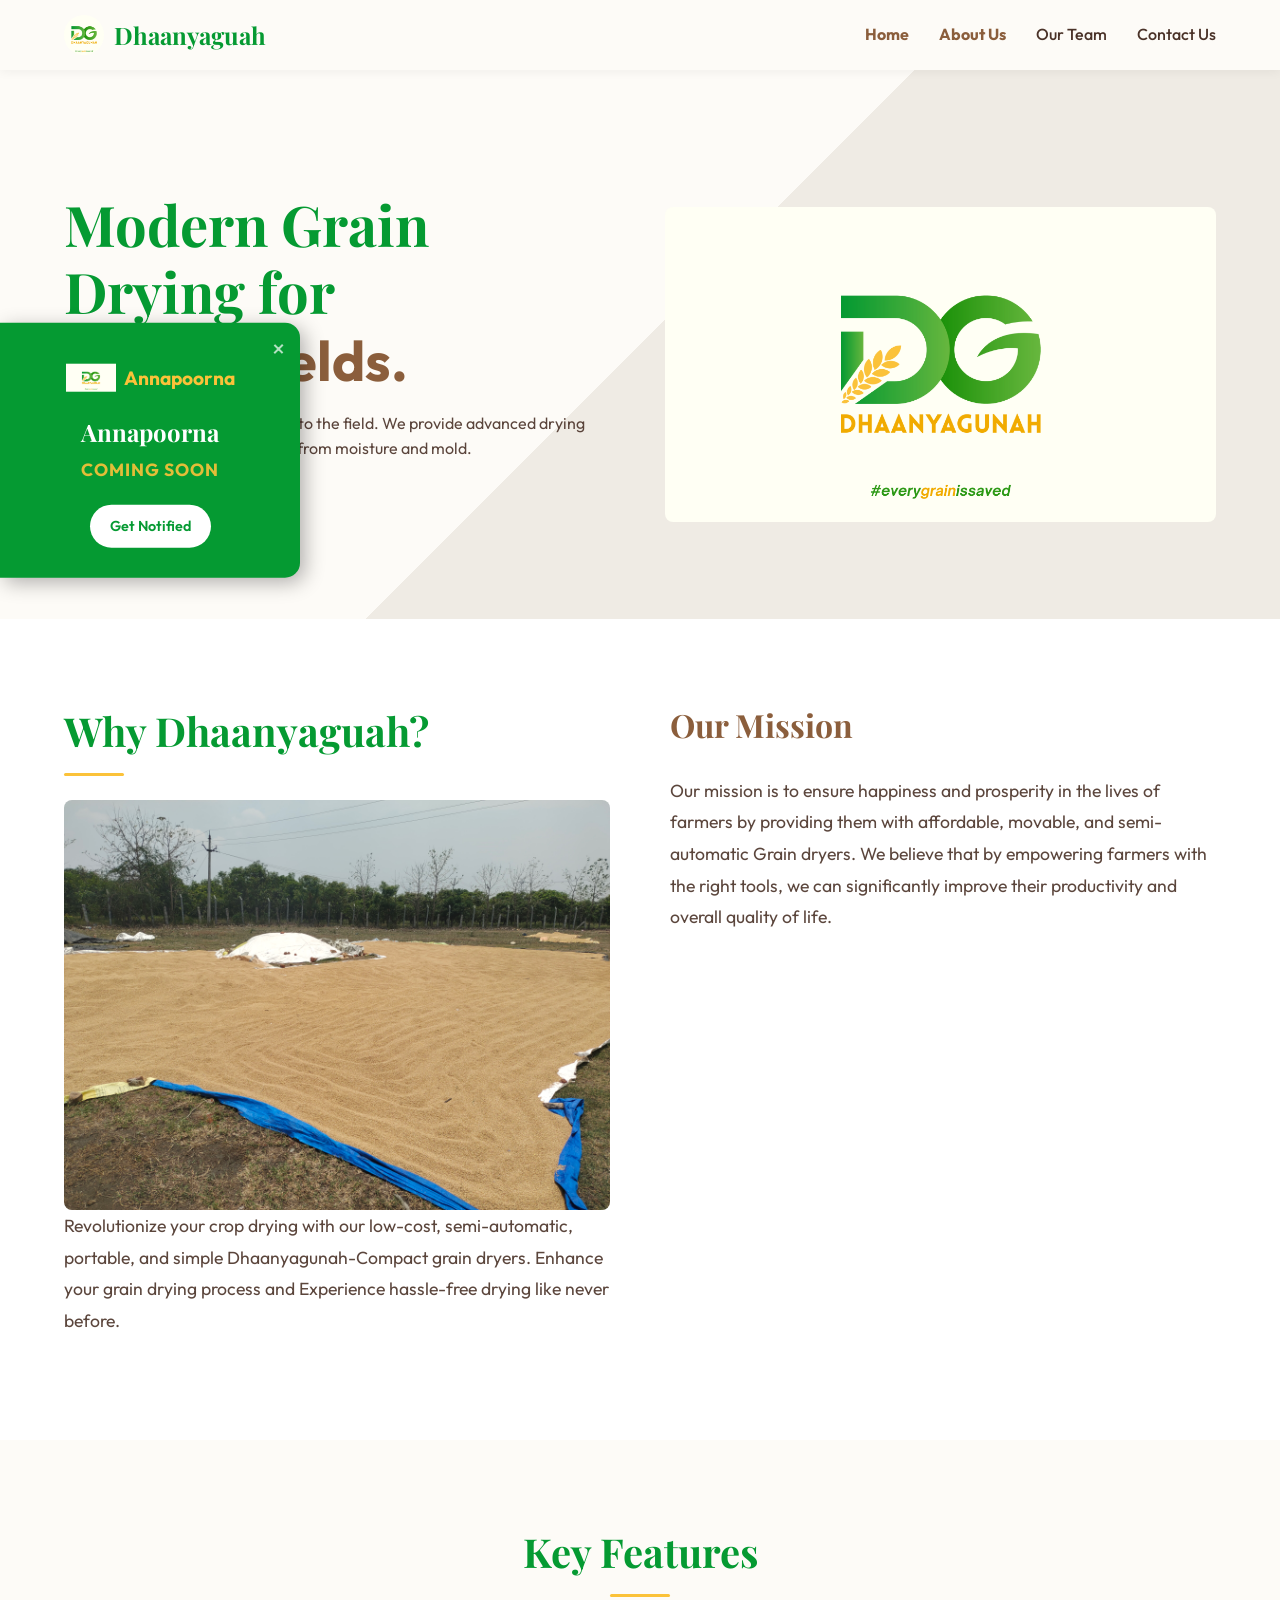
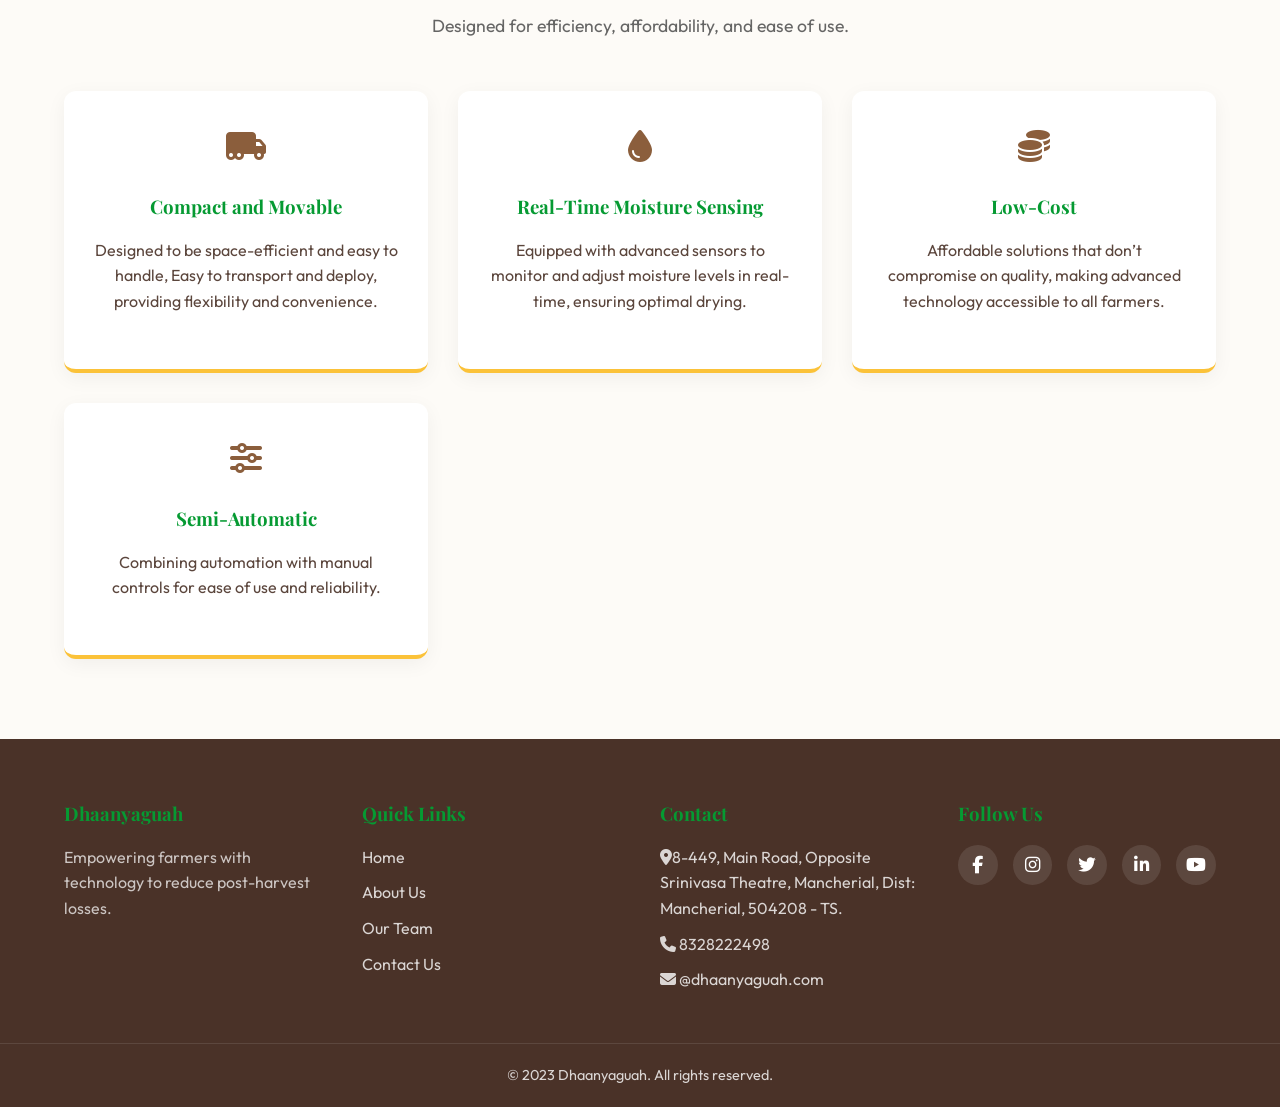
==== index.html @ 1a42cadc "Add files via upload" ====
<!DOCTYPE html>
<html lang="en">
<head>
    <meta charset="UTF-8">
    <meta name="viewport" content="width=device-width, initial-scale=1.0">
    <title>Dhaanyaguah | Home</title>
    <!-- Google Fonts -->
    <link href="https://fonts.googleapis.com/css2?family=Outfit:wght@300;400;600&family=Playfair+Display:wght@600;700&display=swap" rel="stylesheet">
    <!-- Link to your CSS file -->
    <link rel="stylesheet" href="style.css">
    <!-- Icons -->
    <link rel="stylesheet" href="https://cdnjs.cloudflare.com/ajax/libs/font-awesome/6.4.0/css/all.min.css">
</head>
<body>

    <!-- NAV BAR -->
    <header>
        <div class="container nav-wrapper">
            <a href="index.html" class="logo">
                <!-- Replace src with your actual logo image later -->
                <img src="./logo-Dhaanyagunah.png" alt="Logo"> 
                Dhaanyaguah
            </a>
            <ul class="nav-links">
                <li><a href="index.html" style="color: var(--earth-brown); font-weight:700;">Home</a></li>
                <!-- Updated Link to point to the section ID -->
                <li><a href="./about.html" style="color: var(--earth-brown); font-weight:700;">About Us</a></li>
                <li><a href="./team.html">Our Team</a></li>
                <li><a href="contact.html">Contact Us</a></li>
            </ul>
        </div>
    </header>

    <!-- HERO SECTION -->
    <section class="hero">
        <div class="container grid-2">
            <div>
                <h1>Modern Grain Drying for <br><span>Better Yields.</span></h1>
                <p>Dhaanyaguah brings technology to the field. We provide advanced drying solutions to protect your harvest from moisture and mold.</p>
                <a href="#about" class="btn">Why It Matters</a>
            </div>
            <div>
                <img src="./logo-Dhaanyagunah.png" alt="Paddy Field">
            </div>
        </div>
    </section>

    <!-- ABOUT & MISSION SECTION (Added ID="about") -->
    <section id="about" class="about-mission">
        <div class="container">
            <div class="grid-2">
                <!-- Left: About/Why Section -->
                <div>
                    <h2>Why Dhaanyaguah?</h2>
                    <img src="./image1.jpg" alt="">
                    <p>Revolutionize your crop drying with our low-cost, semi-automatic, portable, and simple Dhaanyagunah-Compact grain dryers. Enhance your grain drying process and Experience hassle-free drying like never before.</p>
                </div>
                
                <!-- Right: Mission Section -->
                <div>
                    <h3>Our Mission</h3>
                    <p>Our mission is to ensure happiness and prosperity in the lives of farmers by providing them with affordable, movable, and semi-automatic Grain  dryers. We believe that by empowering farmers with the right tools, we can significantly improve their productivity and overall quality of life.</p>
                </div>
            </div>
        </div>
    </section>

    <!-- HIGHLIGHTS SECTION (Updated) -->
    <section>
        <div class="container">
            <div class="section-header">
                <h2>Key Features</h2>
                <p>Designed for efficiency, affordability, and ease of use.</p>
            </div>
            <!-- Using grid-3 class which handles responsiveness automatically -->
            <div class="grid-3">
                
                <!-- Feature 1 -->
                <div class="card text-center">
                    <div class="card-icon"><i class="fas fa-truck-moving"></i></div>
                    <h3>Compact and Movable</h3>
                    <p>Designed to be space-efficient and easy to handle, Easy to transport and deploy, providing flexibility and convenience.</p>
                </div>

                <!-- Feature 2 -->
                <div class="card text-center">
                    <div class="card-icon"><i class="fas fa-tint"></i></div>
                    <h3>Real-Time Moisture Sensing</h3>
                    <p>Equipped with advanced sensors to monitor and adjust moisture levels in real-time, ensuring optimal drying.</p>
                </div>

                <!-- Feature 3 -->
                <div class="card text-center">
                    <div class="card-icon"><i class="fas fa-coins"></i></div>
                    <h3>Low-Cost</h3>
                    <p>Affordable solutions that don’t compromise on quality, making advanced technology accessible to all farmers.</p>
                </div>

                <!-- Feature 4 -->
                <div class="card text-center">
                    <div class="card-icon"><i class="fas fa-sliders-h"></i></div>
                    <h3>Semi-Automatic</h3>
                    <p>Combining automation with manual controls for ease of use and reliability.</p>
                </div>

            </div>
        </div>
    </section>

    <!-- FOOTER -->
<footer>
    <div class="container footer-grid">
        <!-- Brand Column -->
        <div class="footer-col">
            <h3>Dhaanyaguah</h3>
            <p>Empowering farmers with technology to reduce post-harvest losses.</p>
        </div>

        <!-- Quick Links Column -->
        <div class="footer-col">
            <h3>Quick Links</h3>
            <ul class="footer-links">
                <li><a href="index.html">Home</a></li>
                <li><a href="./index.html">About Us</a></li>
                <li><a href="./team.html">Our Team</a></li>
                <li><a href="contact.html">Contact Us</a></li>
            </ul>
        </div>

        <!-- Contact Column -->
        <div class="footer-col">
            <h3>Contact</h3>
            <ul class="footer-links">
                <li><i class="fas fa-map-marker-alt"></i>8-449, Main Road, Opposite Srinivasa Theatre, Mancherial, Dist: Mancherial, 504208 - TS. </li>
                <li><i class="fas fa-phone"></i> 8328222498</li>
                <li><i class="fas fa-envelope"></i> @dhaanyaguah.com</li>
            </ul>
        </div>

        <!-- NEW: Social Media Column -->
<div class="footer-col">
    <h3>Follow Us</h3>
    <div class="social-icons">
        <!-- Replace the URLs below with your actual social media links -->
        
        <a href="https://www.facebook.com/dhaanyagunah/" target="_blank" aria-label="Facebook">
            <i class="fab fa-facebook-f"></i>
        </a>
        
        <a href="https://www.instagram.com/dhaanyagunah/" target="_blank" aria-label="Instagram">
            <i class="fab fa-instagram"></i>
        </a>
        
        <a href="https://x.com/dhaanyagunah" target="_blank" aria-label="Twitter">
             <i class="fab fa-twitter"></i>
        </a>
        
        <a href="https://www.linkedin.com/company/dhaanyagunah" target="_blank" aria-label="LinkedIn">
            <i class="fab fa-linkedin-in"></i>
        </a>
        
        <a href="https://www.youtube.com/dhaanyagunah" target="_blank" aria-label="YouTube">
            <i class="fab fa-youtube"></i>
        </a>
        
    </div>
</div>

    </div>
    <div class="copyright">
        &copy; 2023 Dhaanyaguah. All rights reserved.
    </div>
</footer>


<!-- SLIDE-IN ADVERTISEMENT -->
<div id="promoDrawer" class="promo-drawer">
    <button class="drawer-close" onclick="closeDrawer()">&times;</button>
    
  <div class="logo-area">
    <!-- Make sure to change the src to your actual logo file (e.g., ./logo.png) -->
    <img src="./logo-Dhaanyagunah.png" alt="Annapoorna Logo" class="drawer-logo">
    Annapoorna
</div>
        <h3>Annapoorna</h3>
        
        <!-- This text will blink -->
        <p class="blink-text">Coming Soon</p>
        
        <a href="#" class="drawer-btn">Get Notified</a>
    </div>
</div>

<!-- JAVASCRIPT -->
<script>
    // Wait for page to load, then slide in after a short delay (1 second)
    window.addEventListener('load', function() {
        setTimeout(function() {
            document.getElementById('promoDrawer').classList.add('active');
        }, 1000);
    });

    function closeDrawer() {
        // Remove the 'active' class to slide it back out to the left
        document.getElementById('promoDrawer').classList.remove('active');
    }
</script>



</body>
</html>
---- style.css ----
:root {
    --primary-green: #059A32;   /* Deep Crop Green */
    --light-green: #68B73E;     /* Leaf Green */
    --earth-brown: #8B5E3C;     /* Soil Brown */
    --dark-brown: #4A3228;      /* Dark Wood */
    --harvest-yellow: #FBC239;  /* Sun/Gold */
    --cream: #FDFBF7;           /* Background */
    --white: #ffffff;
    --text-grey: #555;
}

/* --- RESET & BASE STYLES --- */
* {
    margin: 0;
    padding: 0;
    box-sizing: border-box;
    font-family: 'Outfit', sans-serif;
}

html {
    scroll-behavior: smooth;
}

body {
    background-color: var(--cream);
    color: var(--dark-brown);
    line-height: 1.6;
}

/* --- TYPOGRAPHY --- */
h1, h2, h3, h4 {
    font-family: 'Playfair Display', serif;
    color: var(--primary-green);
    margin-bottom: 1rem;
}

p {
    margin-bottom: 1.5rem;
    opacity: 0.9;
}

a {
    text-decoration: none;
    color: inherit;
    transition: 0.3s;
}

img {
    max-width: 100%;
    display: block;
    border-radius: 8px;
}

/* --- UTILITIES --- */
.container {
    width: 90%;
    max-width: 1200px;
    margin: 0 auto;
}

.text-center {
    text-align: center;
}

.grid-2 {
    display: grid;
    grid-template-columns: 1fr 1fr;
    gap: 50px;
    align-items: center;
}

.grid-3 {
    display: grid;
    grid-template-columns: repeat(auto-fit, minmax(300px, 1fr));
    gap: 30px;
}

.btn {
    display: inline-block;
    padding: 12px 30px;
    background: var(--earth-brown);
    color: var(--white);
    border-radius: 50px;
    font-weight: 600;
    border: 2px solid transparent;
    transition: 0.3s;
    cursor: pointer;
}

.btn:hover {
    background: var(--primary-green);
    transform: translateY(-2px);
}

.btn-outline {
    background-color: transparent;
    border: 2px solid var(--earth-brown);
    color: var(--earth-brown);
}

.btn-outline:hover {
    background-color: var(--earth-brown);
    color: var(--white);
}

/* --- HEADER & NAV --- */
header {
    background: rgba(253, 251, 247, 0.95);
    position: sticky;
    top: 0;
    z-index: 1000;
    box-shadow: 0 2px 10px rgba(0,0,0,0.05);
    padding: 15px 0;
}

.nav-wrapper {
    display: flex;
    justify-content: space-between;
    align-items: center;
}

.logo {
    font-family: 'Playfair Display', serif;
    font-size: 1.5rem;
    font-weight: 700;
    color: var(--primary-green);
    display: flex;
    align-items: center;
    gap: 10px;
}

.logo img {
    width: 40px;
    height: 40px;
    border-radius: 50%;
    object-fit: cover;
}

.nav-links {
    display: flex;
    gap: 30px;
    list-style: none;
}

.nav-links a {
    font-weight: 500;
    color: var(--dark-brown);
}

.nav-links a:hover {
    color: var(--earth-brown);
}

/* --- HERO SECTION --- */
.hero {
    padding: 120px 0 80px;
    background: linear-gradient(135deg, #FDFBF7 50%, #EFEBE4 50%);
}

.hero h1 {
    font-size: 3.5rem;
    line-height: 1.2;
}

.hero span {
    color: var(--earth-brown);
}

/* --- SECTIONS --- */
section {
    padding: 80px 0;
}

.section-header {
    margin-bottom: 50px;
    text-align: center;
}

.section-header h2 {
    font-size: 2.5rem;
    margin-bottom: 15px;
    position: relative;
    display: inline-block;
}

.section-header p {
    font-size: 1.1rem;
    color: var(--text-grey);
}

/* Decorative underline for headers */
.section-header h2::after {
    content: '';
    display: block;
    width: 60px;
    height: 3px;
    background-color: var(--harvest-yellow);
    margin: 10px auto 0;
    border-radius: 2px;
}

/* --- WHY DHAANYAGUAH & MISSION SECTION --- */
.about-mission {
    padding: 80px 0;
    background-color: var(--white);
}

.about-mission .grid-2 {
    align-items: flex-start;
    gap: 60px;
}

.about-mission h2 {
    font-size: 2.5rem;
    color: var(--primary-green);
    margin-bottom: 1.5rem;
    position: relative;
    display: inline-block;
}

/* Decorative underline for the main heading */
.about-mission h2::after {
    content: '';
    display: block;
    width: 60px;
    height: 3px;
    background-color: var(--harvest-yellow);
    margin-top: 10px;
    border-radius: 2px;
}

.about-mission h3 {
    font-size: 2rem;
    color: var(--earth-brown);
    margin-bottom: 1.5rem;
}

.about-mission p {
    font-size: 1.1rem;
    color: var(--dark-brown);
    line-height: 1.8;
    opacity: 0.9;
}

/* --- CARDS (Team & Services) --- */
.card {
    background: var(--white);
    padding: 30px;
    border-radius: 12px;
    box-shadow: 0 5px 20px rgba(0,0,0,0.05);
    transition: 0.3s;
    border-bottom: 4px solid var(--harvest-yellow);
}

.card:hover {
    transform: translateY(-10px);
}

.team-img {
    width: 100%;
    height: 250px;
    object-fit: cover;
    border-radius: 8px;
    margin-bottom: 20px;
}

.card-icon {
    font-size: 2rem;
    color: var(--earth-brown);
    margin-bottom: 20px;
}

/* --- FOOTER --- */
footer {
    background: var(--dark-brown);
    color: rgba(255,255,255,0.8);
    padding: 60px 0 20px;
}

.footer-grid {
    display: grid;
    grid-template-columns: repeat(auto-fit, minmax(250px, 1fr));
    gap: 40px;
    margin-bottom: 40px;
}

.footer h3 {
    color: var(--white);
    margin-bottom: 20px;
}

.footer-links li {
    list-style: none;
    margin-bottom: 10px;
}

.footer-links a:hover {
    color: var(--harvest-yellow);
}

.copyright {
    text-align: center;
    border-top: 1px solid rgba(255,255,255,0.1);
    padding-top: 20px;
    font-size: 0.9rem;
}

.social-icons {
    display: flex;
    gap: 15px;
    margin-top: 10px;
}

.social-icons a {
    display: flex;
    justify-content: center;
    align-items: center;
    width: 40px;
    height: 40px;
    background-color: rgba(255, 255, 255, 0.1);
    color: var(--white);
    border-radius: 50%;
    font-size: 1.1rem;
    text-decoration: none;
    transition: all 0.3s ease;
}

.social-icons a:hover {
    background-color: var(--harvest-yellow);
    color: var(--dark-brown);
    transform: translateY(-3px);
}

/* =========================================
   TEAM SECTION STYLES
   ========================================= */

.mentors-section {
    padding: 80px 0;
    background-color: var(--white); /* Clean white background */
    position: relative;
}

/* The ::before block that created the circle has been removed */

.mentors-grid {
    display: grid;
    grid-template-columns: repeat(auto-fit, minmax(300px, 1fr));
    gap: 40px;
    position: relative;
    z-index: 1;
}

.mentor-card {
    background: var(--cream);
    border-radius: 12px;
    overflow: hidden;
    box-shadow: 0 10px 30px rgba(0,0,0,0.05);
    transition: transform 0.3s ease, box-shadow 0.3s ease;
    text-align: center;
    border: 1px solid rgba(0,0,0,0.03);
}

.mentor-card:hover {
    transform: translateY(-10px);
    box-shadow: 0 20px 40px rgba(0,0,0,0.1);
    border-bottom: 4px solid var(--harvest-yellow);
}

.mentor-img-wrapper {
    width: 100%;
    height: 320px;
    overflow: hidden;
    position: relative;
}

.mentor-img-wrapper img {
    width: 100%;
    height: 100%;
    object-fit: cover;
    object-position: top; /* Focus on face */
    transition: transform 0.5s ease;
    filter: grayscale(20%); /* Slight grayscale for professional look */
}

.mentor-card:hover .mentor-img-wrapper img {
    transform: scale(1.05);
    filter: grayscale(0%); /* Full color on hover */
}

.mentor-info {
    padding: 30px 20px;
}

.mentor-info h3 {
    font-size: 1.5rem;
    color: var(--primary-green);
    margin-bottom: 5px;
    font-family: 'Playfair Display', serif;
}

.designation {
    display: block;
    color: var(--earth-brown);
    font-weight: 700;
    font-size: 0.9rem;
    text-transform: uppercase;
    letter-spacing: 1px;
    margin-bottom: 15px;
}

.mentor-info .description {
    font-size: 0.95rem;
    color: var(--text-grey);
    line-height: 1.6;
    margin-bottom: 0;
}

/* Responsive */
@media (max-width: 768px) {
    .mentors-grid {
        grid-template-columns: 1fr;
    }
}


/* Team */
.team-section {
    background-color: var(--white);
}

.team-grid {
    display: grid;
    grid-template-columns: repeat(auto-fit, minmax(250px, 1fr));
    gap: 30px;
}

.team-card {
    background: var(--cream);
    border-radius: 12px;
    overflow: hidden;
    box-shadow: 0 5px 15px rgba(0,0,0,0.05);
    transition: transform 0.3s ease, box-shadow 0.3s ease;
    text-align: center;
    display: flex;
    flex-direction: column;
}

.team-card:hover {
    transform: translateY(-10px);
    box-shadow: 0 15px 30px rgba(0,0,0,0.1);
}

.img-wrapper {
    width: 100%;
    height: 320px;
    overflow: hidden;
}

.img-wrapper img {
    width: 100%;
    height: 100%;
    object-fit: cover;
    transition: transform 0.5s ease;
}

.team-card:hover .img-wrapper img {
    transform: scale(1.05);
}

.team-info {
    padding: 25px;
    flex-grow: 1;
    display: flex;
    flex-direction: column;
}

.role {
    display: block;
    color: var(--harvest-yellow);
    font-weight: 700;
    text-transform: uppercase;
    font-size: 0.85rem;
    letter-spacing: 1px;
    margin-bottom: 5px;
}

.team-card h3 {
    margin-bottom: 10px;
    font-size: 1.5rem;
    color: var(--primary-green);
}

.team-card p {
    font-size: 0.95rem;
    color: var(--text-grey);
    margin-bottom: 20px;
    line-height: 1.5;
}

.team-social-links a {
    margin: 0 8px;
    color: var(--light-green);
    font-size: 1.1rem;
    transition: color 0.3s;
}

.team-social-links a:hover {
    color: var(--earth-brown);
}

/* =========================================
   ACHIEVEMENTS SECTION STYLES
   ========================================= */
.achievements-section {
    background-color: var(--cream);
}

.achievements-grid {
    display: grid;
    grid-template-columns: repeat(auto-fit, minmax(300px, 1fr));
    gap: 30px;
}

.achievement-card {
    background: var(--white);
    border-radius: 12px;
    overflow: hidden;
    box-shadow: 0 4px 10px rgba(0,0,0,0.05);
    transition: all 0.3s ease;
    position: relative;
    border-left: 5px solid transparent;
    cursor: pointer;
}

.achievement-card:hover {
    transform: translateY(-5px);
    border-left: 5px solid var(--harvest-yellow);
    box-shadow: 0 10px 20px rgba(0,0,0,0.08);
}

.achieve-img {
    height: 200px;
    width: 100%;
    overflow: hidden;
}

.achieve-img img {
    width: 100%;
    height: 100%;
    object-fit: cover;
    transition: transform 0.3s ease;
}

.achievement-card:hover .achieve-img img {
    transform: scale(1.05);
}

.achieve-content {
    padding: 25px;
    position: relative;
}

.achieve-icon {
    position: absolute;
    top: -25px;
    right: 20px;
    width: 50px;
    height: 50px;
    background: var(--harvest-yellow);
    color: var(--white);
    border-radius: 50%;
    display: flex;
    align-items: center;
    justify-content: center;
    font-size: 1.2rem;
    box-shadow: 0 4px 6px rgba(0,0,0,0.1);
}

.achievement-card h3 {
    font-size: 1.3rem;
    margin-bottom: 10px;
    padding-right: 30px;
}

.achievement-card p {
    font-size: 0.95rem;
    color: var(--text-grey);
    margin-bottom: 0;
}

/* =========================================
   PROMO DRAWER (SLIDE-IN AD) STYLES
   ========================================= */

.drawer-logo {
    width: 50px;      /* Adjust width to match the icon size */
    height: 50px;     /* Adjust height */
    object-fit: contain; /* Ensures the logo doesn't get squashed */
    display: block;
}



.promo-drawer {
    position: fixed;
    top: 50%;
    left: 0;
    transform: translate(-120%, -50%); /* Start fully hidden to the left */
    width: 300px;
    background-color: var(--primary-green); /* Using your brand green */
    color: var(--white);
    padding: 30px;
    border-radius: 0 15px 15px 0;
    box-shadow: 5px 5px 20px rgba(0,0,0,0.3);
    z-index: 10000;
    transition: transform 0.6s cubic-bezier(0.68, -0.55, 0.27, 1.55);
    text-align: center;
}

/* The class added by JS to show the drawer */
.promo-drawer.active {
    transform: translate(0, -50%);
}

/* Close Button */
.drawer-close {
    position: absolute;
    top: 10px;
    right: 15px;
    background: none;
    border: none;
    color: rgba(255,255,255,0.7);
    font-size: 1.5rem;
    cursor: pointer;
    transition: color 0.3s;
}

.drawer-close:hover {
    color: var(--harvest-yellow);
}

/* Content Styling */
.logo-area {
    font-size: 1.2rem;
    font-weight: 700;
    color: var(--harvest-yellow);
    margin-bottom: 10px;
    display: flex;
    align-items: center;
    justify-content: center;
    gap: 8px;
}

.promo-drawer h3 {
    color: var(--white);
    font-size: 1.5rem;
    margin-bottom: 5px;
    font-family: 'Playfair Display', serif;
}

/* Blinking Animation Keyframes */
@keyframes blinker {
    50% { opacity: 0; }
}

/* Apply Blinking to the text */
.blink-text {
    font-weight: 700;
    font-size: 1.1rem;
    text-transform: uppercase;
    letter-spacing: 1px;
    color: var(--harvest-yellow);
    animation: blinker 1.5s linear infinite;
    margin-bottom: 20px;
}

.drawer-btn {
    display: inline-block;
    background: var(--white);
    color: var(--primary-green);
    padding: 10px 20px;
    border-radius: 50px;
    text-decoration: none;
    font-weight: 600;
    font-size: 0.9rem;
    transition: 0.3s;
}

.drawer-btn:hover {
    background: var(--harvest-yellow);
    color: var(--white);
}

/* --- RESPONSIVE --- */
@media(max-width: 900px) {
    .grid-2 {
        grid-template-columns: 1fr;
    }

    .hero {
        text-align: center;
        padding-top: 100px;
    }

    .nav-links {
        display: none;
    }

    .hero h1 {
        font-size: 2.5rem;
    }

    .about-mission .grid-2 {
        grid-template-columns: 1fr;
        gap: 40px;
        text-align: center;
    }

    .about-mission h2::after {
        margin: 10px auto 0;
    }
}

@media (max-width: 600px) {
    .promo-drawer {
        width: 250px;
        padding: 20px;
    }
    
    .team-grid, .achievements-grid {
        grid-template-columns: 1fr;
    }
}
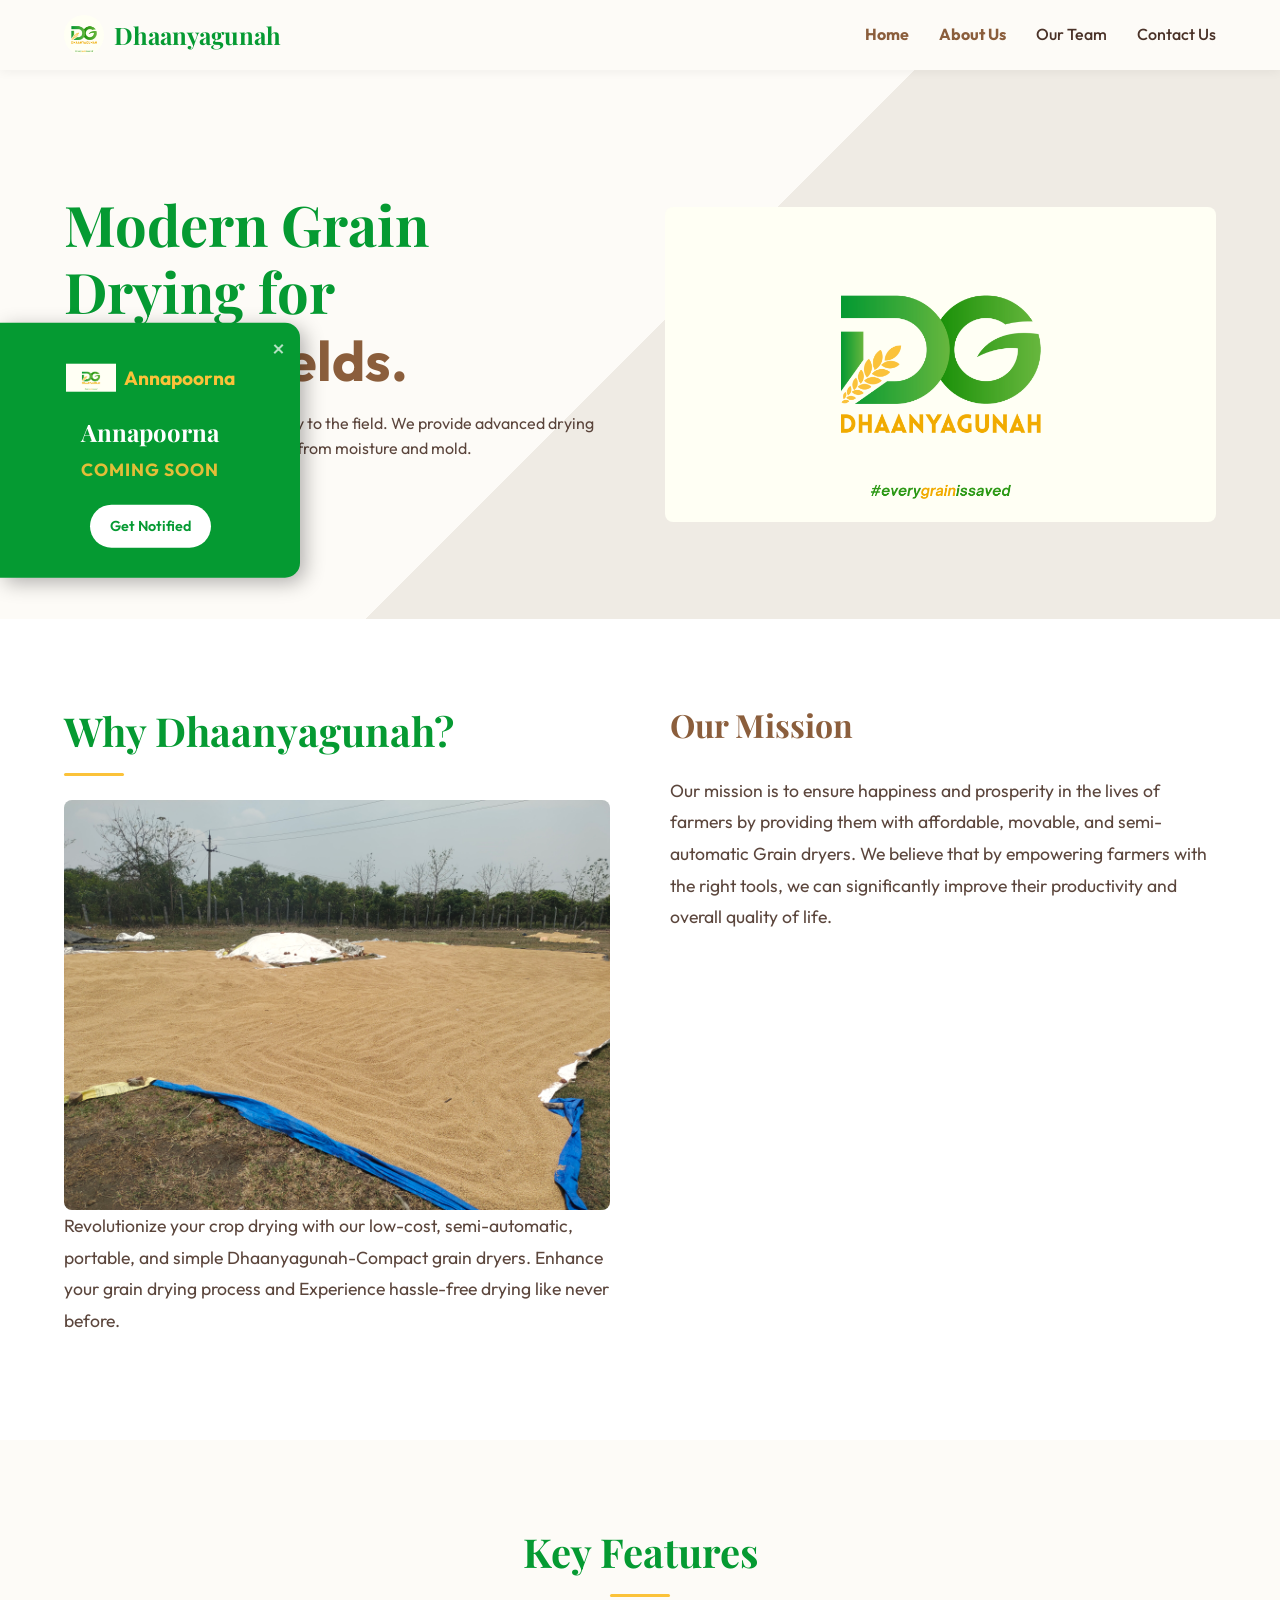
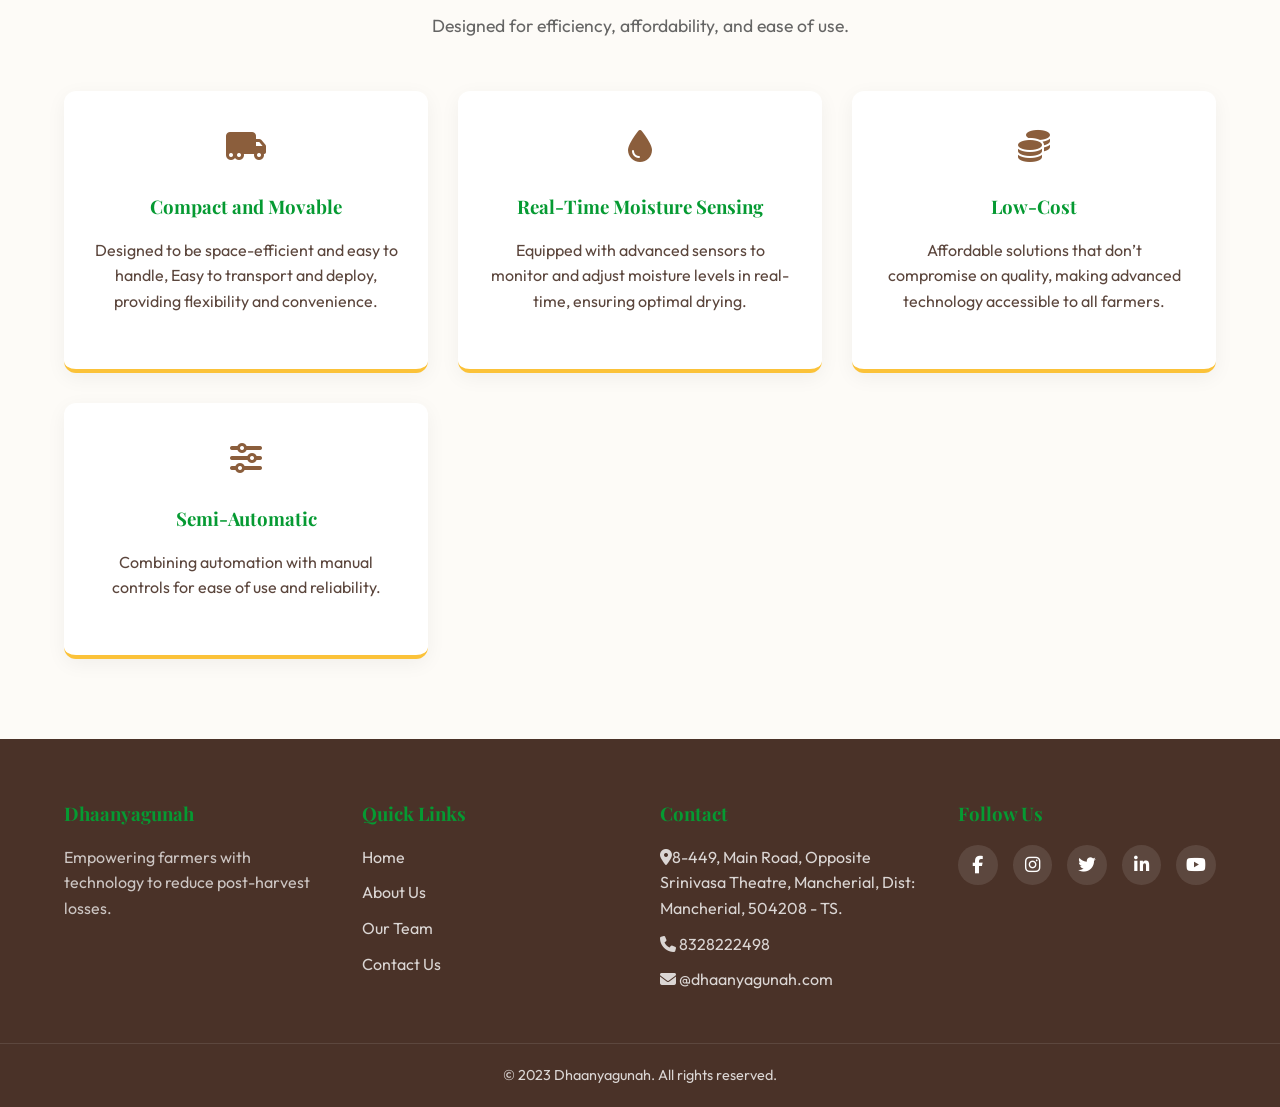
==== commit 9c09172b: "Fix HTML encoding issues in index.html changes Dhaanyaguah to dhaanyagunah" ====
--- a/index.html
+++ b/index.html
@@ -3,7 +3,7 @@
 <head>
     <meta charset="UTF-8">
     <meta name="viewport" content="width=device-width, initial-scale=1.0">
-    <title>Dhaanyaguah | Home</title>
+    <title>Dhaanyagunah | Home</title>
     <!-- Google Fonts -->
     <link href="https://fonts.googleapis.com/css2?family=Outfit:wght@300;400;600&family=Playfair+Display:wght@600;700&display=swap" rel="stylesheet">
     <!-- Link to your CSS file -->
@@ -19,7 +19,7 @@
             <a href="index.html" class="logo">
                 <!-- Replace src with your actual logo image later -->
                 <img src="./logo-Dhaanyagunah.png" alt="Logo"> 
-                Dhaanyaguah
+                Dhaanyagunah
             </a>
             <ul class="nav-links">
                 <li><a href="index.html" style="color: var(--earth-brown); font-weight:700;">Home</a></li>
@@ -36,7 +36,7 @@
         <div class="container grid-2">
             <div>
                 <h1>Modern Grain Drying for <br><span>Better Yields.</span></h1>
-                <p>Dhaanyaguah brings technology to the field. We provide advanced drying solutions to protect your harvest from moisture and mold.</p>
+                <p>Dhaanyagunah brings technology to the field. We provide advanced drying solutions to protect your harvest from moisture and mold.</p>
                 <a href="#about" class="btn">Why It Matters</a>
             </div>
             <div>
@@ -51,7 +51,7 @@
             <div class="grid-2">
                 <!-- Left: About/Why Section -->
                 <div>
-                    <h2>Why Dhaanyaguah?</h2>
+                    <h2>Why Dhaanyagunah?</h2>
                     <img src="./image1.jpg" alt="">
                     <p>Revolutionize your crop drying with our low-cost, semi-automatic, portable, and simple Dhaanyagunah-Compact grain dryers. Enhance your grain drying process and Experience hassle-free drying like never before.</p>
                 </div>
@@ -112,7 +112,7 @@
     <div class="container footer-grid">
         <!-- Brand Column -->
         <div class="footer-col">
-            <h3>Dhaanyaguah</h3>
+            <h3>Dhaanyagunah</h3>
             <p>Empowering farmers with technology to reduce post-harvest losses.</p>
         </div>
 
@@ -133,7 +133,7 @@
             <ul class="footer-links">
                 <li><i class="fas fa-map-marker-alt"></i>8-449, Main Road, Opposite Srinivasa Theatre, Mancherial, Dist: Mancherial, 504208 - TS. </li>
                 <li><i class="fas fa-phone"></i> 8328222498</li>
-                <li><i class="fas fa-envelope"></i> @dhaanyaguah.com</li>
+                <li><i class="fas fa-envelope"></i> @dhaanyagunah.com</li>
             </ul>
         </div>
 
@@ -168,7 +168,7 @@
 
     </div>
     <div class="copyright">
-        &copy; 2023 Dhaanyaguah. All rights reserved.
+        &copy; 2023 Dhaanyagunah. All rights reserved.
     </div>
 </footer>
 
@@ -209,4 +209,4 @@
 
 
 </body>
-</html>+</html>
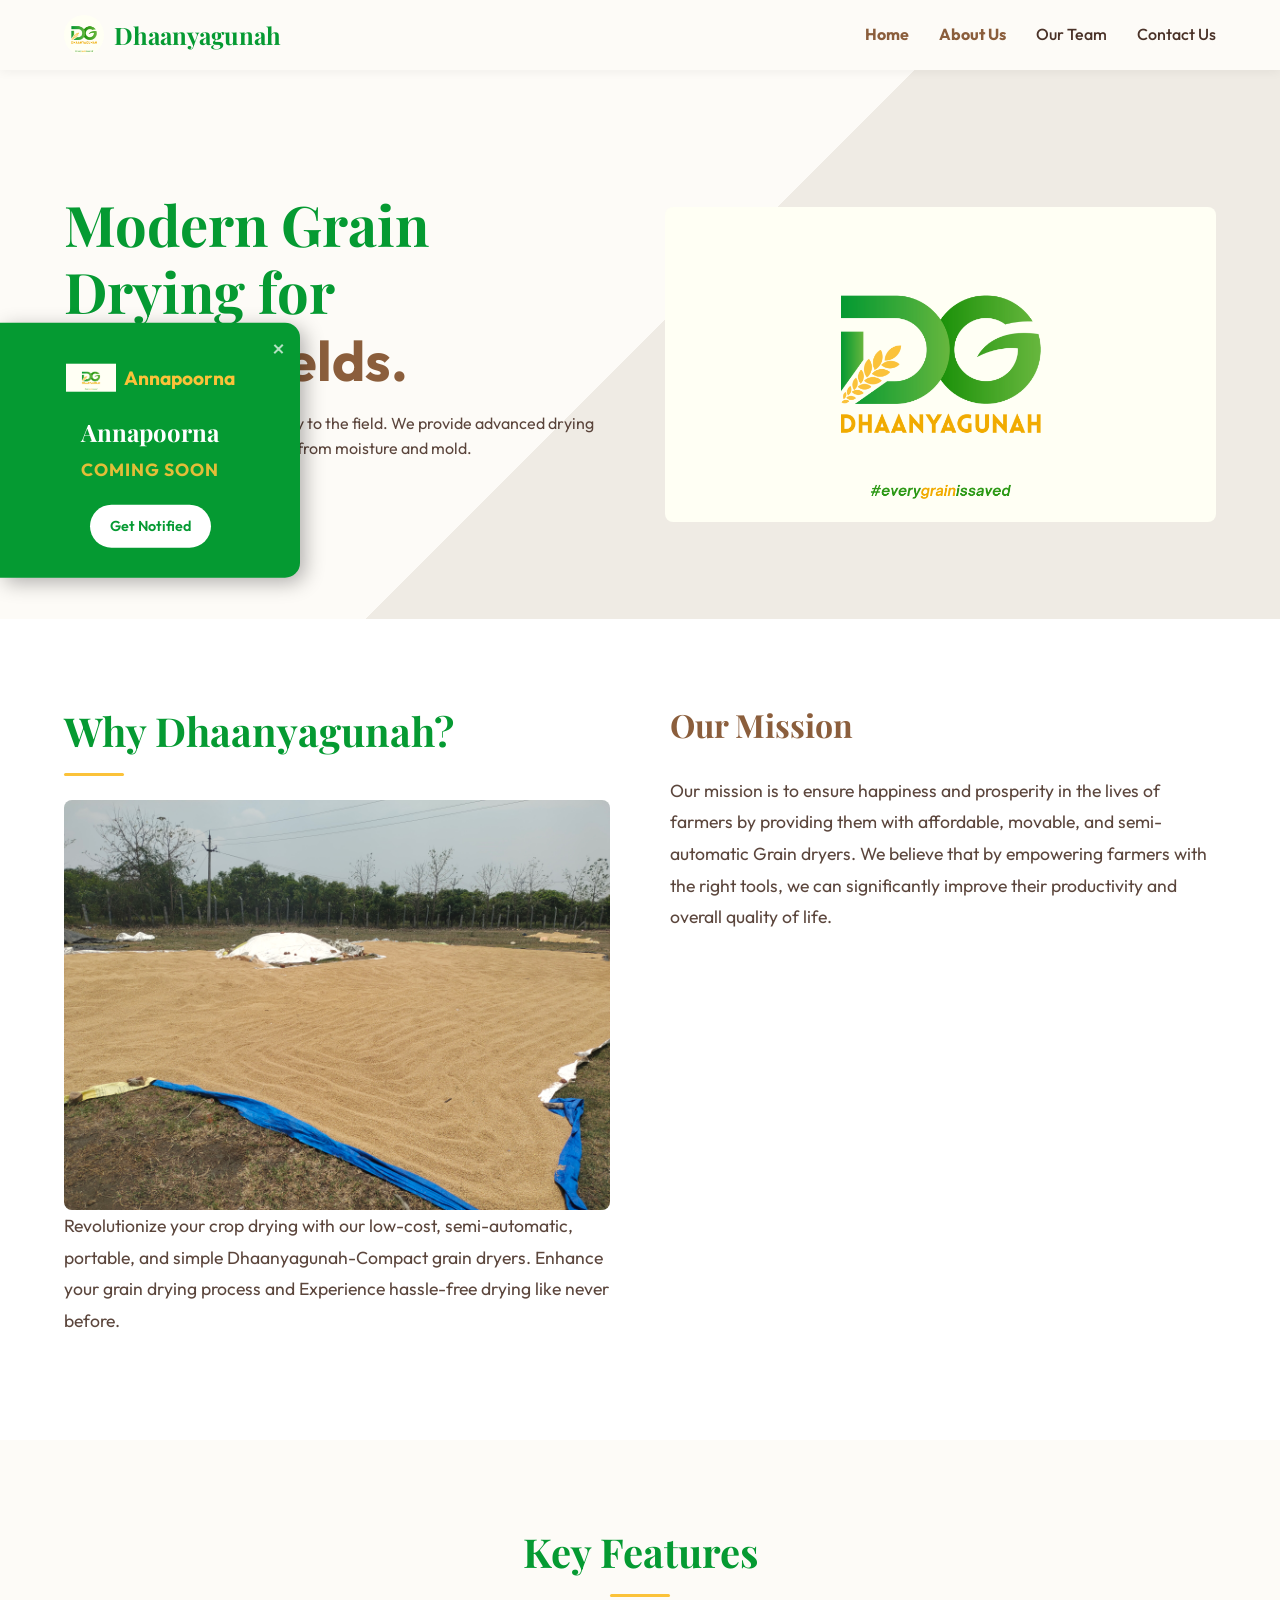
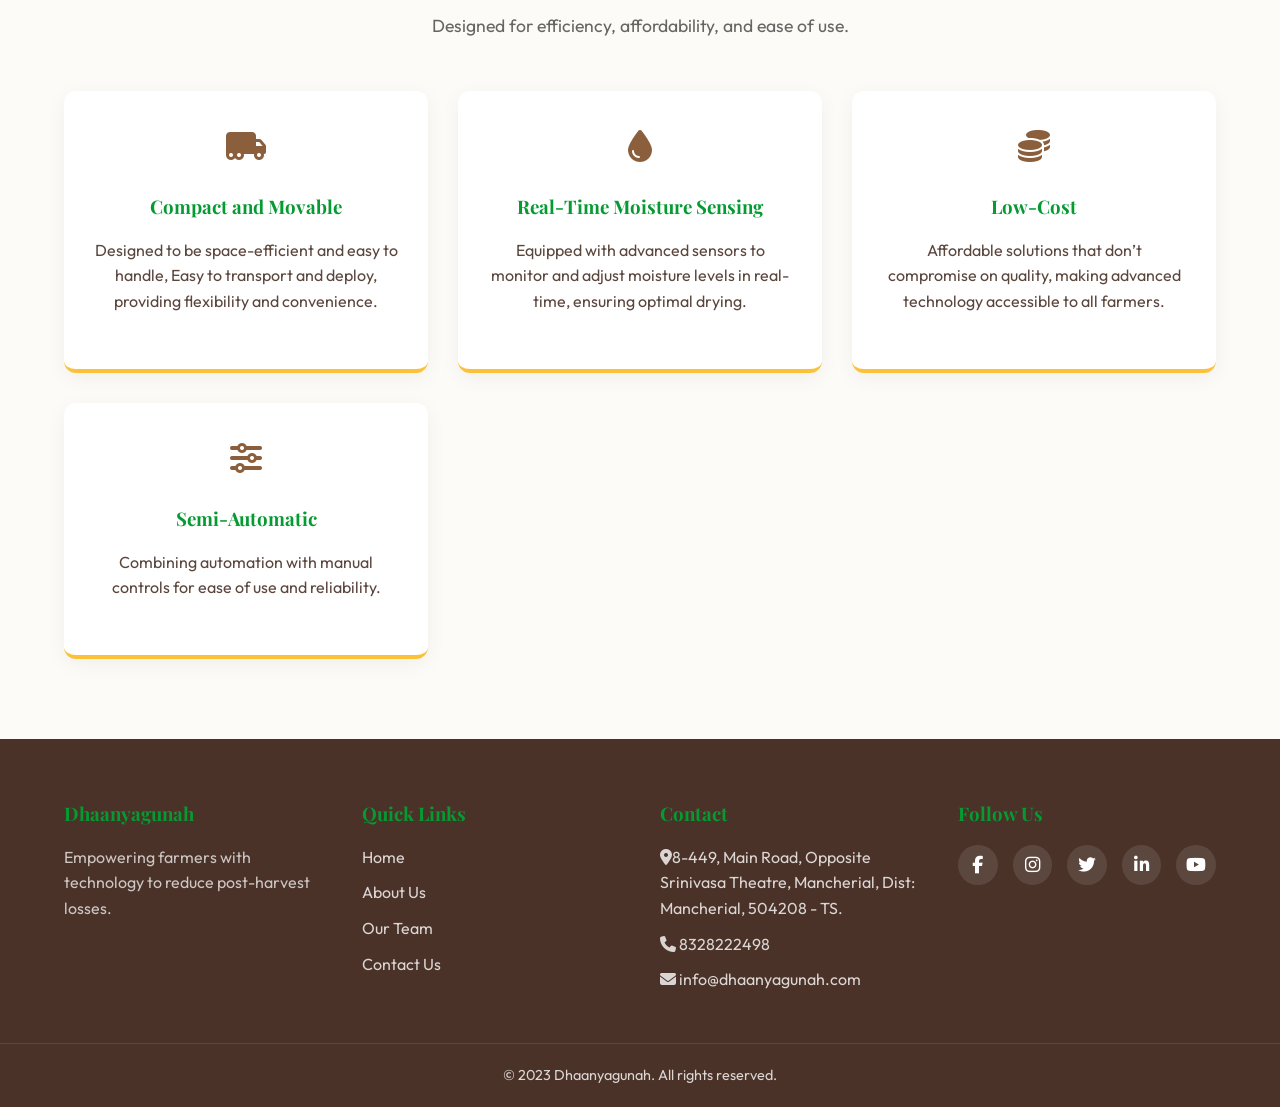
==== commit 3e6fa7b8: "Restore and update index.html structure Restored and updated HTML structure for the index page, incl" ====
--- a/index.html
+++ b/index.html
@@ -133,7 +133,7 @@
             <ul class="footer-links">
                 <li><i class="fas fa-map-marker-alt"></i>8-449, Main Road, Opposite Srinivasa Theatre, Mancherial, Dist: Mancherial, 504208 - TS. </li>
                 <li><i class="fas fa-phone"></i> 8328222498</li>
-                <li><i class="fas fa-envelope"></i> @dhaanyagunah.com</li>
+                <li><i class="fas fa-envelope"></i> info@dhaanyagunah.com</li>
             </ul>
         </div>
 
